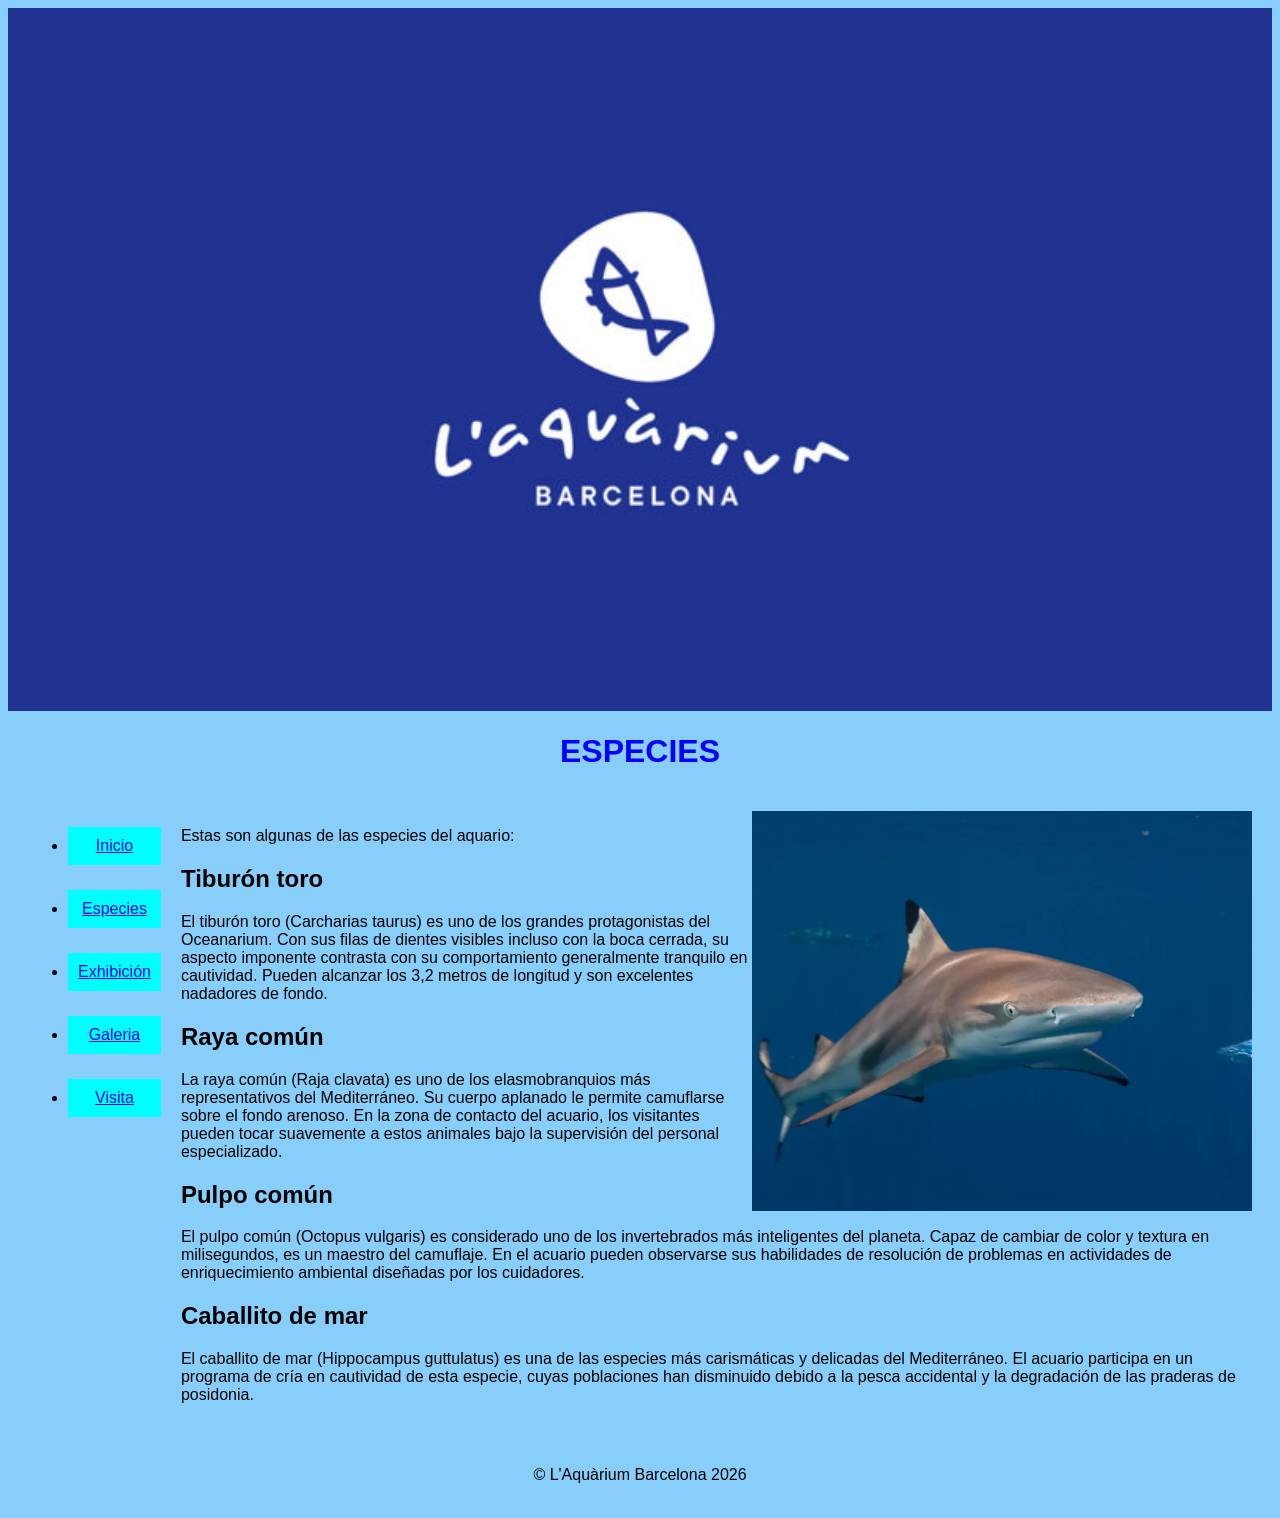
==== especies.html @ 5653984b "añadir algunos comentarios" ====
<!doctype html>
<html lang="es">
  <head>
    <meta charset="UTF-8" />
    <meta name="viewport" content="width=device-width, initial-scale=1.0" />
    <link rel="stylesheet" href="./estilos/estilos.css" />
    <title>Especies</title>
  </head>
  <body>
    <header>
      <img
        src="./imagenes/LAquarium-Barcelona-800x445.jpg"
        alt="logo oficial aquarium bcn"
        width="560"
        class="banner"
      />
      <h1>ESPECIES</h1>
    </header>
    <div class="contenedor-principal">
      <nav class="menu-lateral">
        <ul>
          <li><a href="index.html" class="boton">Inicio</a></li>
          <li><a href="especies.html" class="boton">Especies</a></li>
          <li><a href="exhibicion.html" class="boton">Exhibición</a></li>
          <li><a href="galeria.html" class="boton">Galeria</a></li>
          <li><a href="visita.html" class="boton">Visita</a></li>
        </ul>
      </nav>

      <main class="contenido-derecha">
        <img
          src="./imagenes/bullshark1-1024x819.webp"
          alt="tiburon-toro"
          width="500px"
          class="banner2"
        />

        <!--  Descripción de algunas especies -->
          
        <p>Estas son algunas de las especies del aquario:</p>
        <h2>Tiburón toro</h2>
        <p>
          El tiburón toro (Carcharias taurus) es uno de los grandes
          protagonistas del Oceanarium. Con sus filas de dientes visibles
          incluso con la boca cerrada, su aspecto imponente contrasta con su
          comportamiento generalmente tranquilo en cautividad. Pueden alcanzar
          los 3,2 metros de longitud y son excelentes nadadores de fondo.
        </p>
        <h2>Raya común</h2>
        <p>
          La raya común (Raja clavata) es uno de los elasmobranquios más
          representativos del Mediterráneo. Su cuerpo aplanado le permite
          camuflarse sobre el fondo arenoso. En la zona de contacto del acuario,
          los visitantes pueden tocar suavemente a estos animales bajo la
          supervisión del personal especializado.
        </p>
        <h2>Pulpo común</h2>
        <p>
          El pulpo común (Octopus vulgaris) es considerado uno de los
          invertebrados más inteligentes del planeta. Capaz de cambiar de color
          y textura en milisegundos, es un maestro del camuflaje. En el acuario
          pueden observarse sus habilidades de resolución de problemas en
          actividades de enriquecimiento ambiental diseñadas por los cuidadores.
        </p>
        <h2>Caballito de mar</h2>
        <p>
          El caballito de mar (Hippocampus guttulatus) es una de las especies
          más carismáticas y delicadas del Mediterráneo. El acuario participa en
          un programa de cría en cautividad de esta especie, cuyas poblaciones
          han disminuido debido a la pesca accidental y la degradación de las
          praderas de posidonia.
        </p>
      </main>
    </div>

    <footer class="footer">
      <p>&copy; L'Aquàrium Barcelona 2026</p>
    </footer>
  </body>
</html>
---- estilos/estilos.css ----
h1 {
  color: blue;
  text-align: center;
}

h2 {
  text-align: left;
}

body {
  font-family:
    "Lucida Sans", "Lucida Sans Regular", "Lucida Grande",
    "Lucida Sans Unicode", Geneva, Verdana, sans-serif;
  background-color: lightskyblue;
}

.banner {
  width: 100%;
  height: auto;
  display: block;
}

.banner2 {
  float: right;
}

.contenedor-principal {
  display: flex;
  align-items: flex-start;
  gap: 20px;
  padding: 20px;
}

.menu-lateral li {
  flex: 200px;
  margin-bottom: 25px;
  text-align: center;
}

.boton {
  background-color: aqua;
  padding: 10px;
  transition: 0.3s;
  text-align: center;
  display: block;
}

.boton:hover {
  background-color: chartreuse;
}

table {
  border-collapse: collapse;
  width: 100%;
  margin: 20px 0;
}

th,
td {
  border: 1px solid black;
  padding: 10px;
  text-align: center;
}

th {
  background-color: lightblue;
}

.galeria {
  flex-wrap: wrap;
  display: grid;
  grid-template-columns: repeat(2, 1fr);
  gap: 10px;
  max-width: 800px;
  margin: 0 auto;
}

.galeria img {
  width: 100%;
  height: auto;
  border-radius: 8px;
}

.footer {
  text-align: center;
  padding: 10px;
}
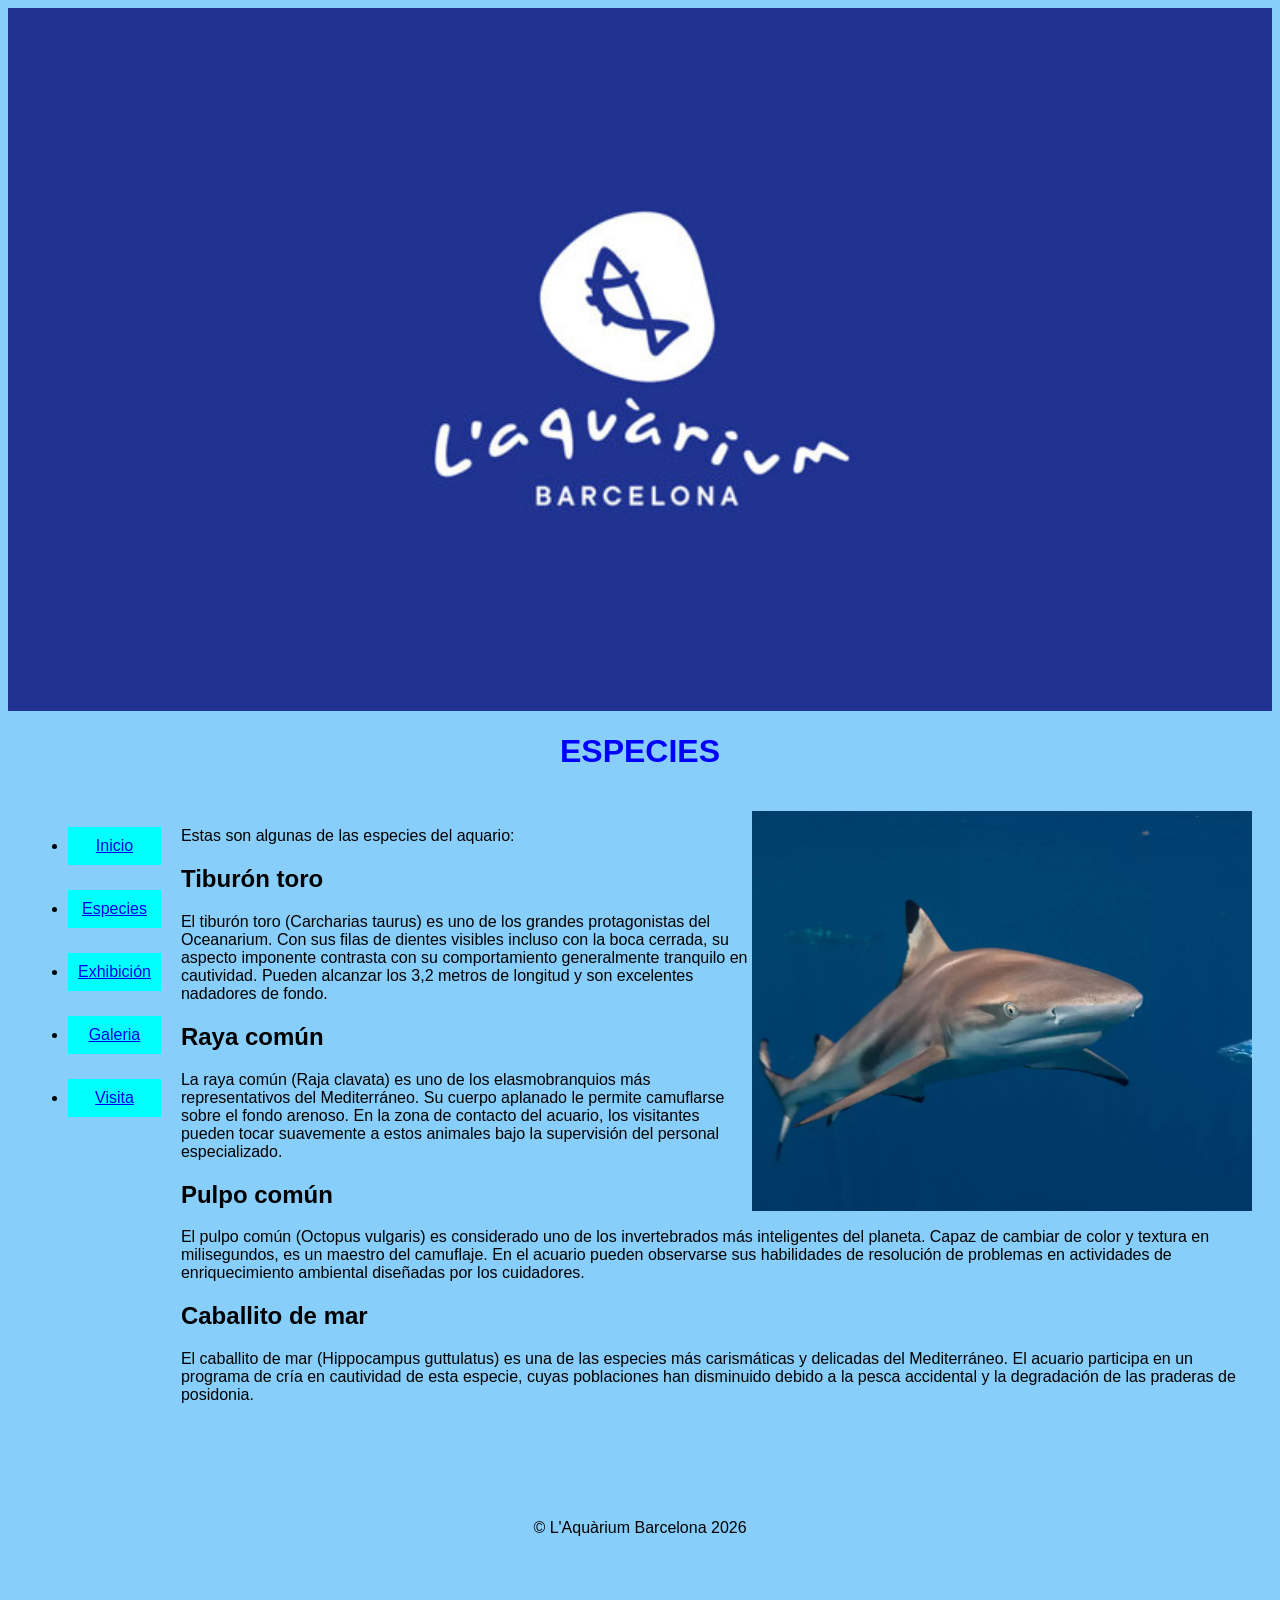
==== commit 501e475c: "modificar ol a ul" ====
--- a/especies.html
+++ b/especies.html
@@ -36,7 +36,7 @@
         />
 
         <!--  Descripción de algunas especies -->
-          
+
         <p>Estas son algunas de las especies del aquario:</p>
         <h2>Tiburón toro</h2>
         <p>
--- a/estilos/estilos.css
+++ b/estilos/estilos.css
@@ -67,22 +67,31 @@
 }
 
 .galeria {
-  flex-wrap: wrap;
   display: grid;
-  grid-template-columns: repeat(2, 1fr);
-  gap: 10px;
+  grid-template-columns: repeat(2, 1fr); 
+  gap: 20px;
   max-width: 800px;
   margin: 0 auto;
 }
 
-.galeria img {
-  width: 100%;
+.intro {
+  grid-column: 1 / span 2; 
+  text-align: center;
+}
+
+.item img {
+  width: 100%;    
   height: auto;
-  border-radius: 8px;
+  display: block;
 }
+
+.item p {
+  text-align: center; 
+  margin-top: 5px;
+}
+
 
 .footer {
   text-align: center;
-  padding: 10px;
-}
-
+  padding: 5%;
+}
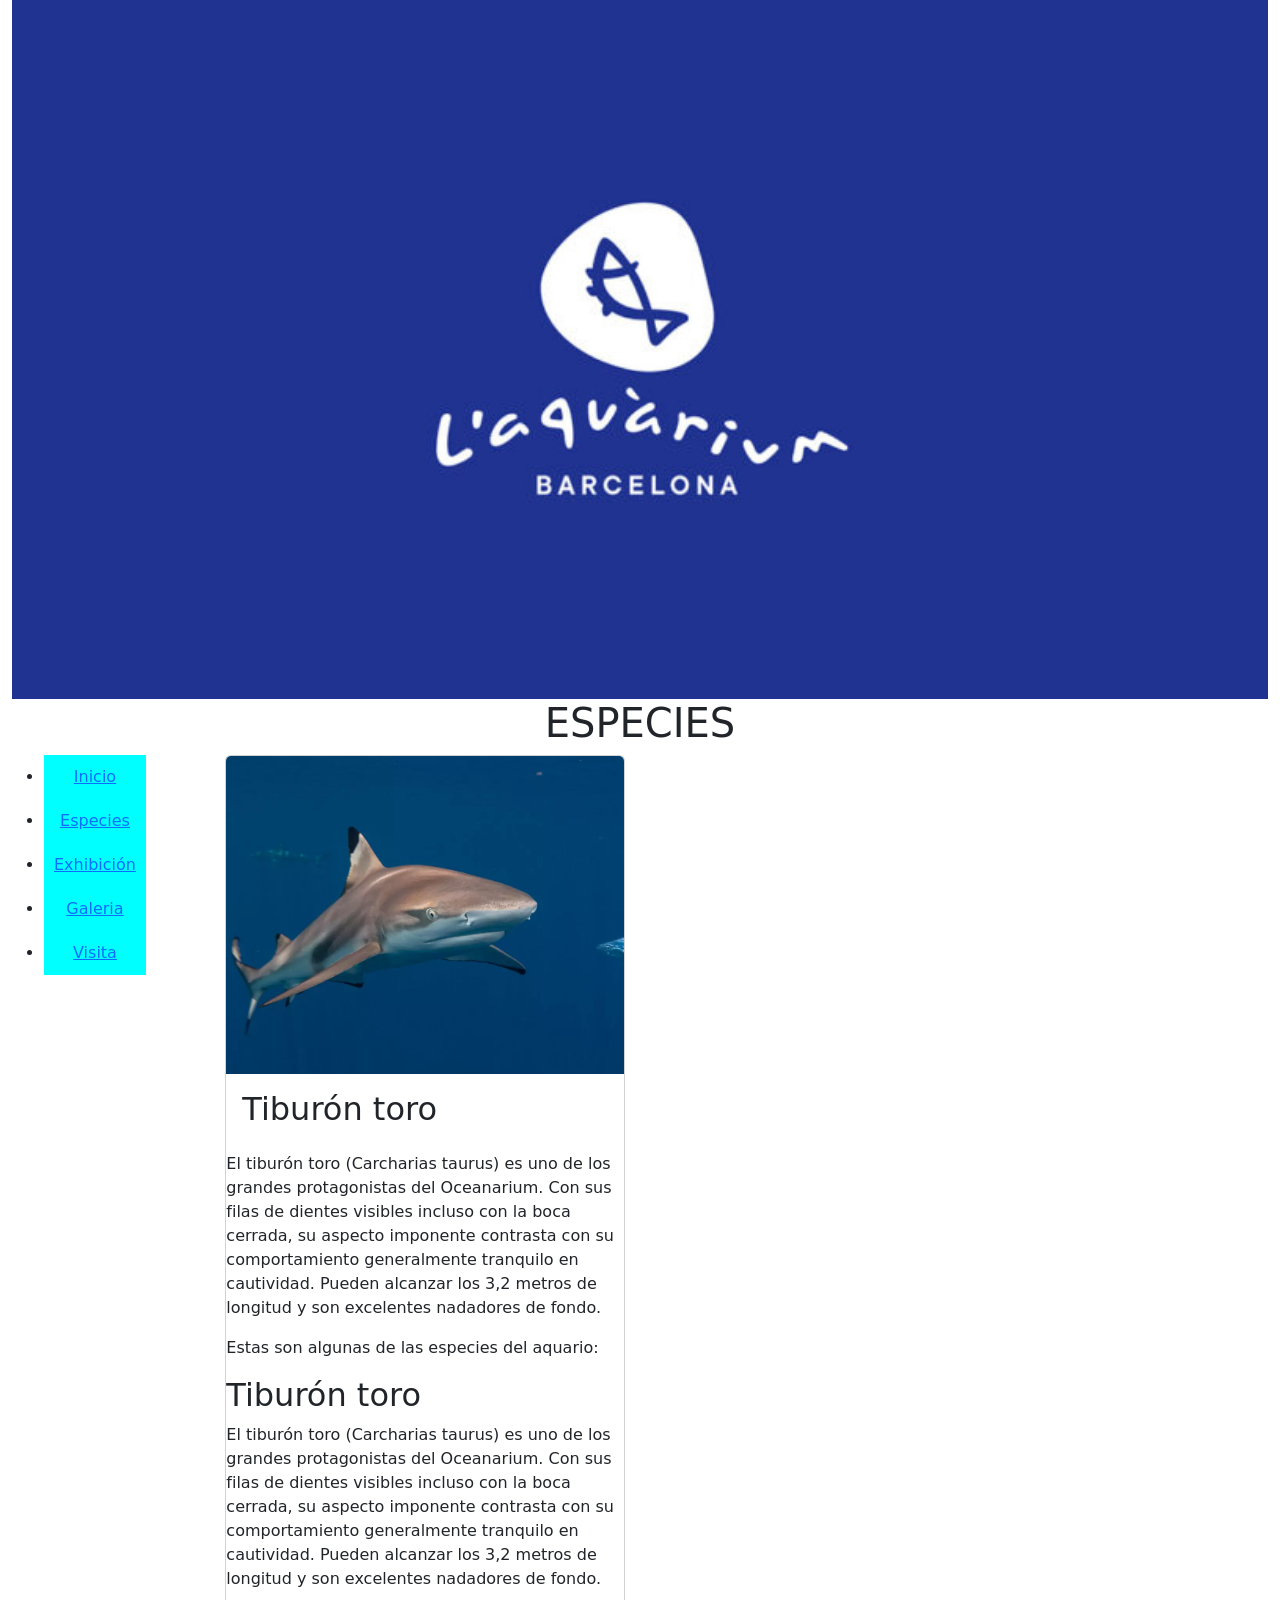
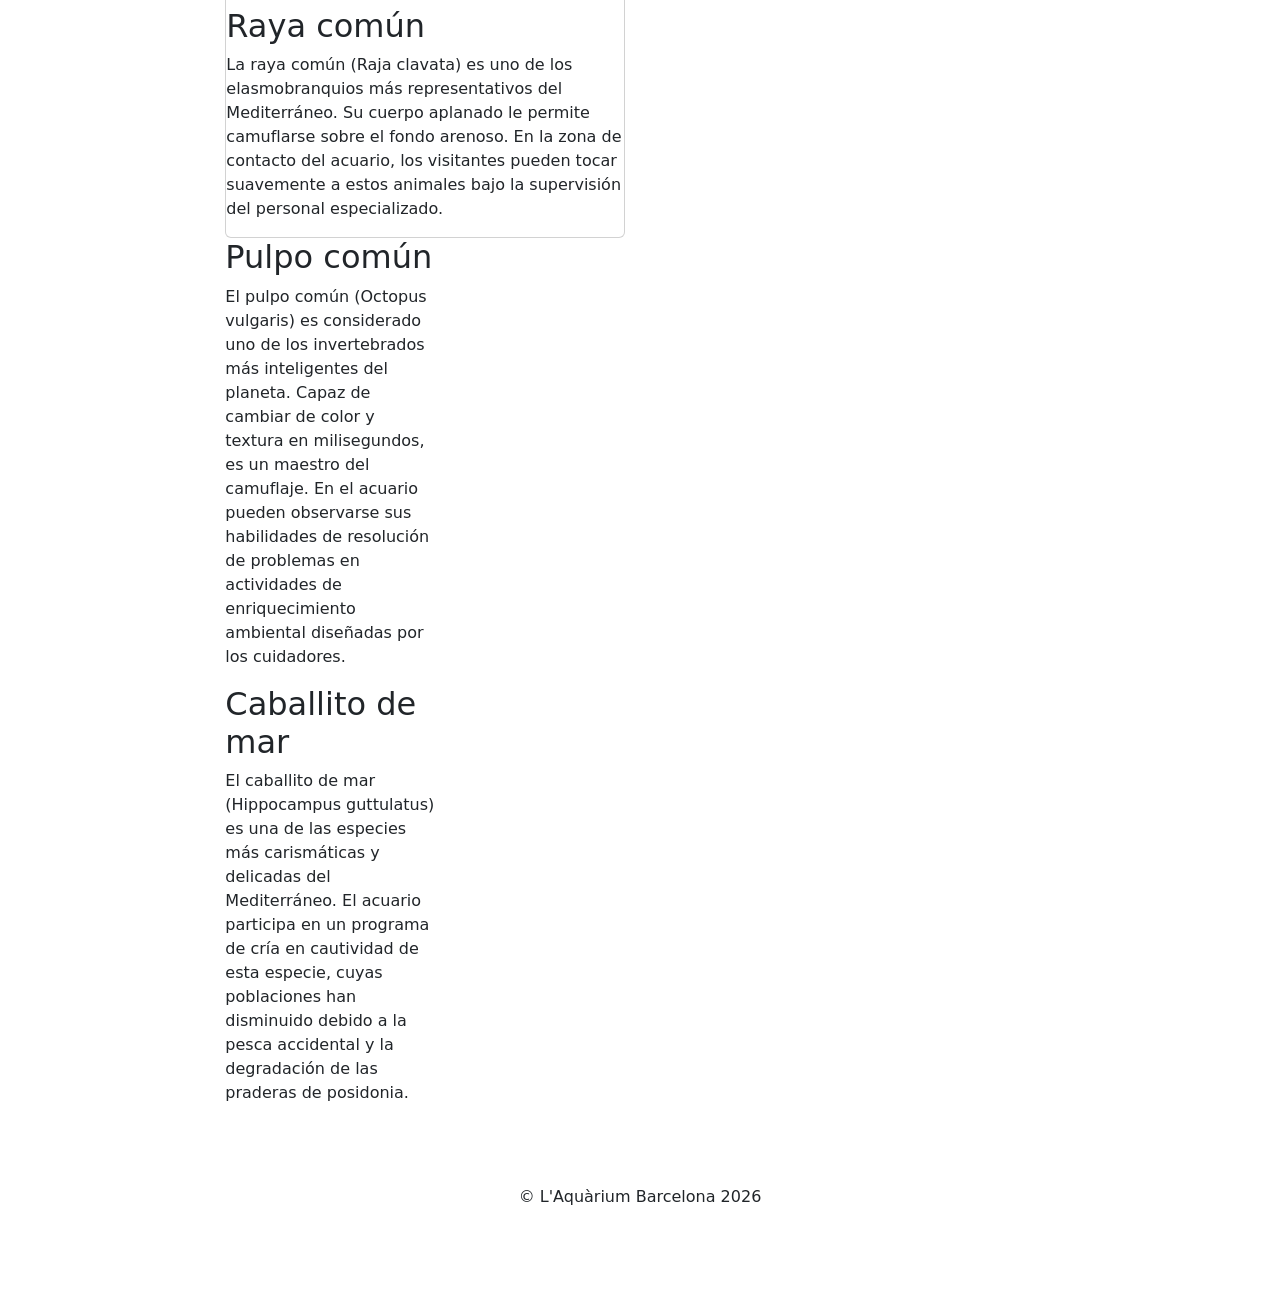
==== commit 3ac683fc: "modificar con bootstrap" ====
--- a/especies.html
+++ b/especies.html
@@ -4,9 +4,12 @@
     <meta charset="UTF-8" />
     <meta name="viewport" content="width=device-width, initial-scale=1.0" />
     <link rel="stylesheet" href="./estilos/estilos.css" />
+    <link href="https://cdn.jsdelivr.net/npm/bootstrap@5.3.8/dist/css/bootstrap.min.css" rel="stylesheet" />
+    <script src="https://cdn.jsdelivr.net/npm/bootstrap@5.3.8/dist/js/bootstrap.bundle.min.js"></script>
     <title>Especies</title>
   </head>
   <body>
+    <div class="container-fluid">
     <header>
       <img
         src="./imagenes/LAquarium-Barcelona-800x445.jpg"
@@ -16,8 +19,9 @@
       />
       <h1>ESPECIES</h1>
     </header>
-    <div class="contenedor-principal">
-      <nav class="menu-lateral">
+    <div class="row">
+      <div class="col-sm-2">
+        <nav class="nav">
         <ul>
           <li><a href="index.html" class="boton">Inicio</a></li>
           <li><a href="especies.html" class="boton">Especies</a></li>
@@ -25,17 +29,19 @@
           <li><a href="galeria.html" class="boton">Galeria</a></li>
           <li><a href="visita.html" class="boton">Visita</a></li>
         </ul>
-      </nav>
+        </nav>
+      </div>
 
-      <main class="contenido-derecha">
-        <img
-          src="./imagenes/bullshark1-1024x819.webp"
-          alt="tiburon-toro"
-          width="500px"
-          class="banner2"
-        />
+      <div class="col-sm-5">
 
         <!--  Descripción de algunas especies -->
+        <div class="card" style="width: 400px;"><img class="card-img-top" src="./imagenes/bullshark1-1024x819.webp" alt="Tiburon">
+          <div class="card-body"><h2 class="card-title">Tiburón toro</h2></div>
+          <p class="card-text">El tiburón toro (Carcharias taurus) es uno de los grandes
+          protagonistas del Oceanarium. Con sus filas de dientes visibles
+          incluso con la boca cerrada, su aspecto imponente contrasta con su
+          comportamiento generalmente tranquilo en cautividad. Pueden alcanzar
+          los 3,2 metros de longitud y son excelentes nadadores de fondo.</p>
 
         <p>Estas son algunas de las especies del aquario:</p>
         <h2>Tiburón toro</h2>
@@ -54,6 +60,10 @@
           los visitantes pueden tocar suavemente a estos animales bajo la
           supervisión del personal especializado.
         </p>
+        </div>
+
+      <div class="col-sm-5">
+
         <h2>Pulpo común</h2>
         <p>
           El pulpo común (Octopus vulgaris) es considerado uno de los
@@ -70,11 +80,12 @@
           han disminuido debido a la pesca accidental y la degradación de las
           praderas de posidonia.
         </p>
-      </main>
+      </div>
     </div>
 
     <footer class="footer">
       <p>&copy; L'Aquàrium Barcelona 2026</p>
     </footer>
+    </div>
   </body>
 </html>
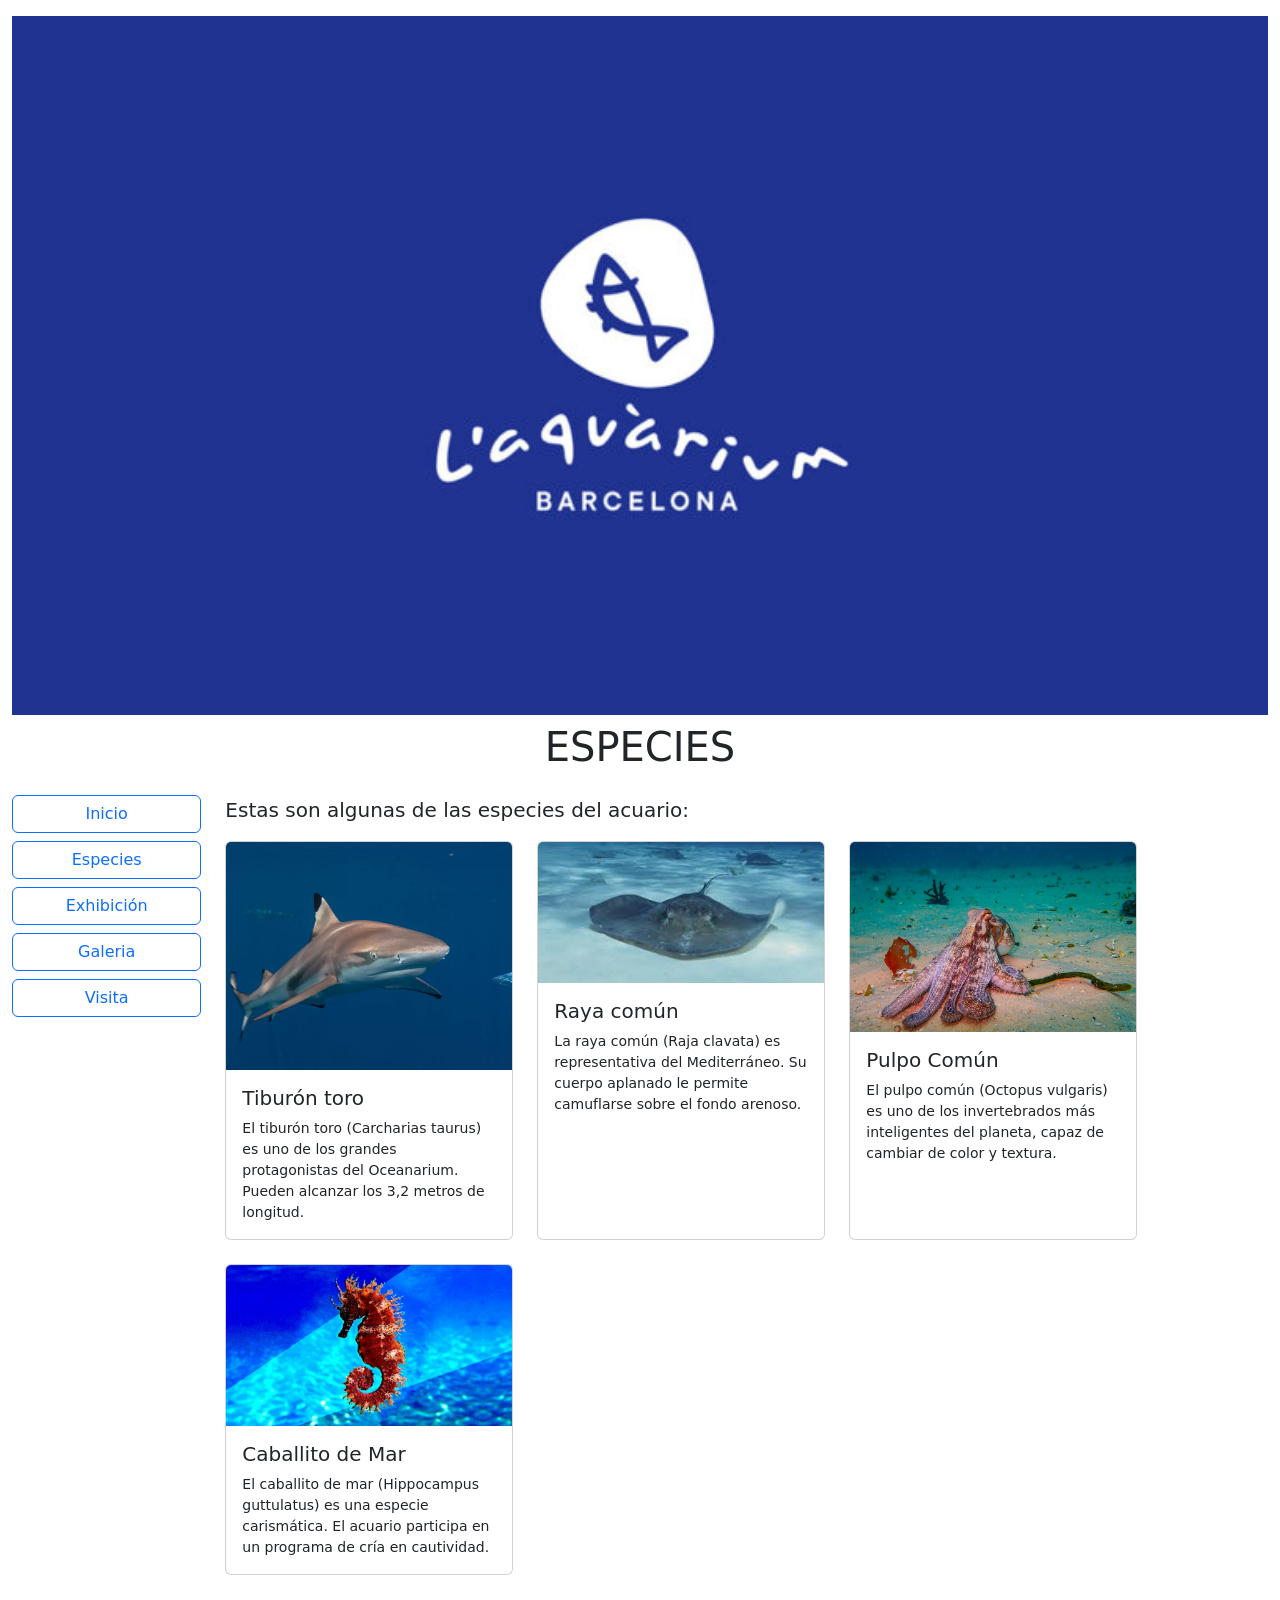
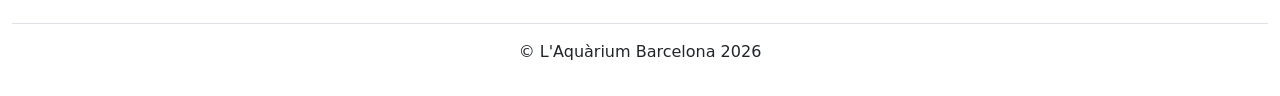
==== commit 8ff87a29: "añadir bootstrap a los html" ====
--- a/especies.html
+++ b/especies.html
@@ -1,91 +1,82 @@
-<!doctype html>
+<!DOCTYPE html>
 <html lang="es">
-  <head>
+<head>
     <meta charset="UTF-8" />
     <meta name="viewport" content="width=device-width, initial-scale=1.0" />
     <link rel="stylesheet" href="./estilos/estilos.css" />
-    <link href="https://cdn.jsdelivr.net/npm/bootstrap@5.3.8/dist/css/bootstrap.min.css" rel="stylesheet" />
-    <script src="https://cdn.jsdelivr.net/npm/bootstrap@5.3.8/dist/js/bootstrap.bundle.min.js"></script>
-    <title>Especies</title>
-  </head>
-  <body>
+    <link href="https://cdn.jsdelivr.net/npm/bootstrap@5.3.8/dist/css/bootstrap.min.css" rel="stylesheet" integrity="sha384-sRIl4kxILFvY47J16cr9ZwB07vP4J8+LH7qKQnuqkuIAvNWLzeN8tE5YBujZqJLB" crossorigin="anonymous">
+    <title>Especies - L'Aquàrium</title>
+</head>
+<body>
     <div class="container-fluid">
-    <header>
-      <img
-        src="./imagenes/LAquarium-Barcelona-800x445.jpg"
-        alt="logo oficial aquarium bcn"
-        width="560"
-        class="banner"
-      />
-      <h1>ESPECIES</h1>
-    </header>
-    <div class="row">
-      <div class="col-sm-2">
-        <nav class="nav">
-        <ul>
-          <li><a href="index.html" class="boton">Inicio</a></li>
-          <li><a href="especies.html" class="boton">Especies</a></li>
-          <li><a href="exhibicion.html" class="boton">Exhibición</a></li>
-          <li><a href="galeria.html" class="boton">Galeria</a></li>
-          <li><a href="visita.html" class="boton">Visita</a></li>
-        </ul>
-        </nav>
-      </div>
+        <header class="py-3">
+            <img src="./imagenes/LAquarium-Barcelona-800x445.jpg" alt="logo oficial aquarium bcn" width="560" class="img-fluid banner" />
+            <h1 class="mt-2">ESPECIES</h1>
+        </header>
 
-      <div class="col-sm-5">
+        <div class="row">
+            <!-- Menú Lateral -->
+            <div class="col-sm-2">
+                <nav class="nav flex-column">
+                    <ul class="list-unstyled">
+                        <li><a href="index.html" class="btn btn-outline-primary w-100 mb-2">Inicio</a></li>
+                        <li><a href="especies.html" class="btn btn-outline-primary w-100 mb-2">Especies</a></li>
+                        <li><a href="exhibicion.html" class="btn btn-outline-primary w-100 mb-2">Exhibición</a></li>
+                        <li><a href="galeria.html" class="btn btn-outline-primary w-100 mb-2">Galeria</a></li>
+                        <li><a href="visita.html" class="btn btn-outline-primary w-100 mb-2">Visita</a></li>
+                    </ul>
+                </nav>
+            </div>
 
-        <!--  Descripción de algunas especies -->
-        <div class="card" style="width: 400px;"><img class="card-img-top" src="./imagenes/bullshark1-1024x819.webp" alt="Tiburon">
-          <div class="card-body"><h2 class="card-title">Tiburón toro</h2></div>
-          <p class="card-text">El tiburón toro (Carcharias taurus) es uno de los grandes
-          protagonistas del Oceanarium. Con sus filas de dientes visibles
-          incluso con la boca cerrada, su aspecto imponente contrasta con su
-          comportamiento generalmente tranquilo en cautividad. Pueden alcanzar
-          los 3,2 metros de longitud y son excelentes nadadores de fondo.</p>
+            <!-- Contenido Principal -->
+            <div class="col-sm-10">
+                <p class="lead">Estas son algunas de las especies del acuario:</p>
+                
+                <div class="d-flex flex-wrap gap-4">
+                    
+                    <!-- Tiburón Toro -->
+                    <div class="card" style="width: 18rem;">
+                        <img class="card-img-top" src="./imagenes/bullshark1-1024x819.webp" alt="Tiburon">
+                        <div class="card-body">
+                            <h2 class="card-title h5">Tiburón toro</h2>
+                            <p class="card-text small">El tiburón toro (Carcharias taurus) es uno de los grandes protagonistas del Oceanarium. Pueden alcanzar los 3,2 metros de longitud.</p>
+                        </div>
+                    </div>
 
-        <p>Estas son algunas de las especies del aquario:</p>
-        <h2>Tiburón toro</h2>
-        <p>
-          El tiburón toro (Carcharias taurus) es uno de los grandes
-          protagonistas del Oceanarium. Con sus filas de dientes visibles
-          incluso con la boca cerrada, su aspecto imponente contrasta con su
-          comportamiento generalmente tranquilo en cautividad. Pueden alcanzar
-          los 3,2 metros de longitud y son excelentes nadadores de fondo.
-        </p>
-        <h2>Raya común</h2>
-        <p>
-          La raya común (Raja clavata) es uno de los elasmobranquios más
-          representativos del Mediterráneo. Su cuerpo aplanado le permite
-          camuflarse sobre el fondo arenoso. En la zona de contacto del acuario,
-          los visitantes pueden tocar suavemente a estos animales bajo la
-          supervisión del personal especializado.
-        </p>
-        </div>
+                    <!-- Raya Común -->
+                    <div class="card" style="width: 18rem;">
+                        <img class="card-img-top" src="./imagenes/images.jpg" alt="Raya">
+                        <div class="card-body">
+                            <h2 class="card-title h5">Raya común</h2>
+                            <p class="card-text small">La raya común (Raja clavata) es representativa del Mediterráneo. Su cuerpo aplanado le permite camuflarse sobre el fondo arenoso.</p>
+                        </div>
+                    </div>
 
-      <div class="col-sm-5">
+                    <!-- Pulpo Común -->
+                    <div class="card" style="width: 18rem;">
+                        <img class="card-img-top" src="./imagenes/pulpo-comun-pulpo-a-la-gallega-pulperia-can-lampazas-barcelona.jpg" alt="Pulpo">
+                        <div class="card-body">
+                            <h2 class="card-title h5">Pulpo Común</h2>
+                            <p class="card-text small">El pulpo común (Octopus vulgaris) es uno de los invertebrados más inteligentes del planeta, capaz de cambiar de color y textura.</p>
+                        </div>
+                    </div>
 
-        <h2>Pulpo común</h2>
-        <p>
-          El pulpo común (Octopus vulgaris) es considerado uno de los
-          invertebrados más inteligentes del planeta. Capaz de cambiar de color
-          y textura en milisegundos, es un maestro del camuflaje. En el acuario
-          pueden observarse sus habilidades de resolución de problemas en
-          actividades de enriquecimiento ambiental diseñadas por los cuidadores.
-        </p>
-        <h2>Caballito de mar</h2>
-        <p>
-          El caballito de mar (Hippocampus guttulatus) es una de las especies
-          más carismáticas y delicadas del Mediterráneo. El acuario participa en
-          un programa de cría en cautividad de esta especie, cuyas poblaciones
-          han disminuido debido a la pesca accidental y la degradación de las
-          praderas de posidonia.
-        </p>
-      </div>
+                    <!-- Caballito de Mar -->
+                    <div class="card" style="width: 18rem;">
+                        <img class="card-img-top" src="./imagenes/thumbnail-aclean.jpg" alt="caballito mar">
+                        <div class="card-body">
+                            <h2 class="card-title h5">Caballito de Mar</h2>
+                            <p class="card-text small">El caballito de mar (Hippocampus guttulatus) es una especie carismática. El acuario participa en un programa de cría en cautividad.</p>
+                        </div>
+                    </div>
+
+                </div> 
+            </div> 
+        </div> 
+
+        <footer class="footer mt-5 py-3 border-top">
+            <p class="text-center">&copy; L'Aquàrium Barcelona 2026</p>
+        </footer>
     </div>
-
-    <footer class="footer">
-      <p>&copy; L'Aquàrium Barcelona 2026</p>
-    </footer>
-    </div>
-  </body>
+</body>
 </html>
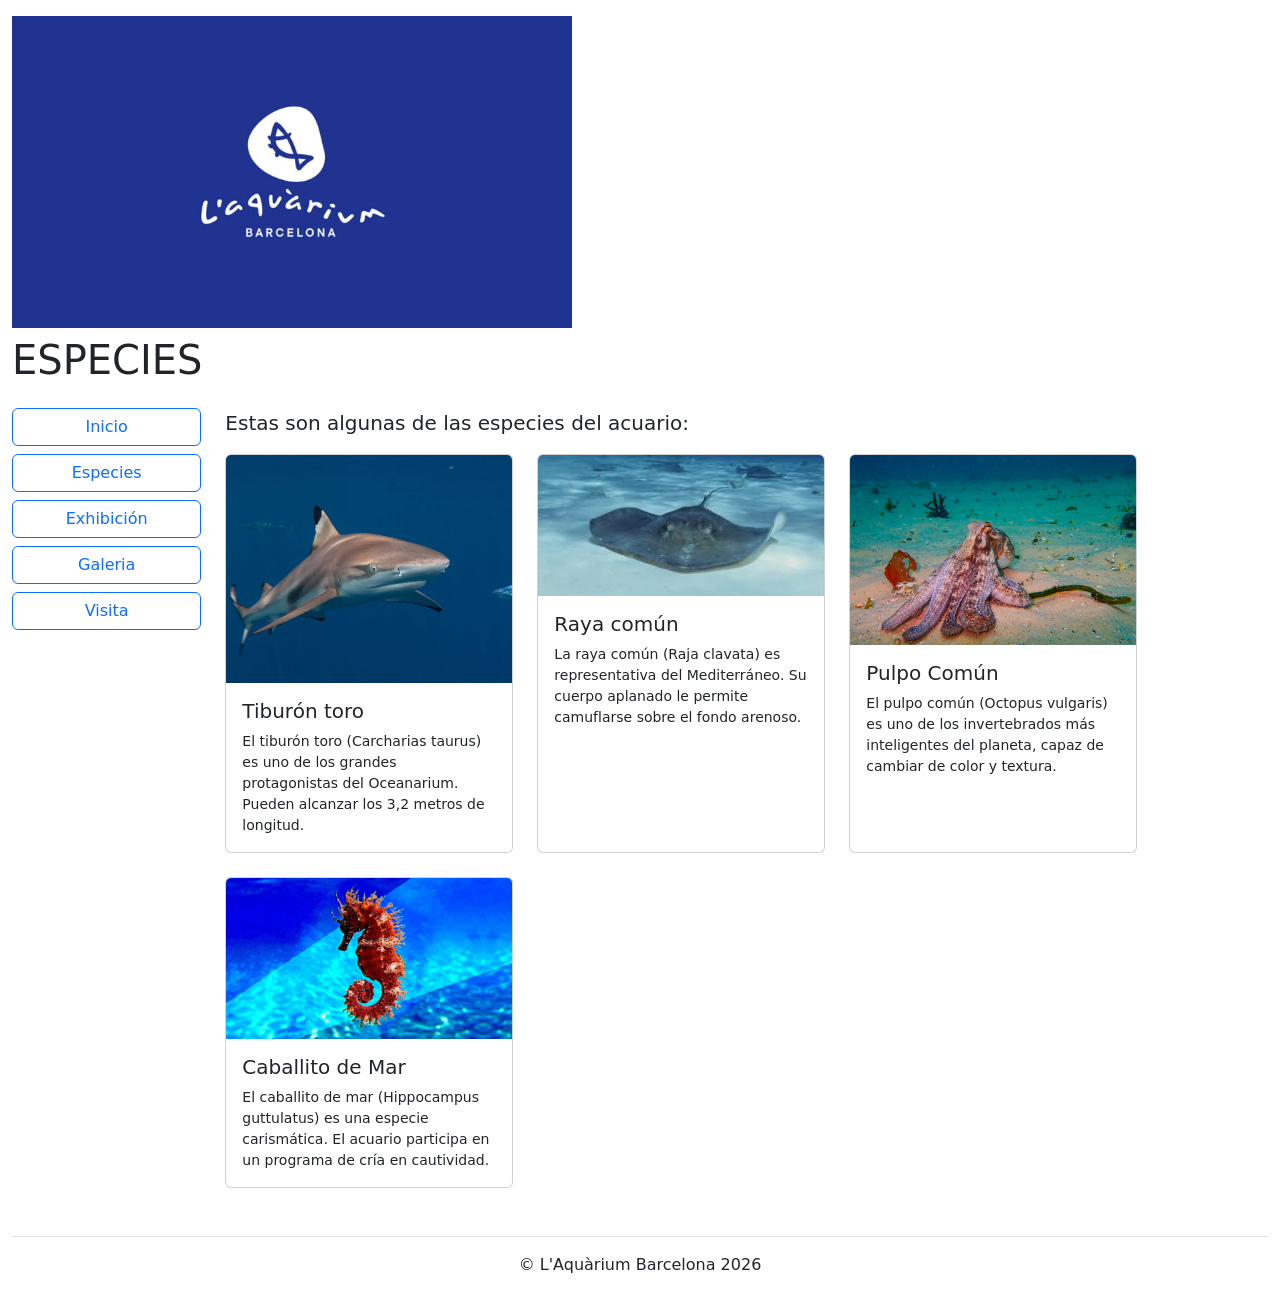
==== commit f5b2e157: "quitar estilos.css" ====
--- a/especies.html
+++ b/especies.html
@@ -1,82 +1,147 @@
-<!DOCTYPE html>
+<!doctype html>
 <html lang="es">
-<head>
+  <head>
     <meta charset="UTF-8" />
     <meta name="viewport" content="width=device-width, initial-scale=1.0" />
-    <link rel="stylesheet" href="./estilos/estilos.css" />
-    <link href="https://cdn.jsdelivr.net/npm/bootstrap@5.3.8/dist/css/bootstrap.min.css" rel="stylesheet" integrity="sha384-sRIl4kxILFvY47J16cr9ZwB07vP4J8+LH7qKQnuqkuIAvNWLzeN8tE5YBujZqJLB" crossorigin="anonymous">
+    <link
+      href="https://cdn.jsdelivr.net/npm/bootstrap@5.3.8/dist/css/bootstrap.min.css"
+      rel="stylesheet"
+      integrity="sha384-sRIl4kxILFvY47J16cr9ZwB07vP4J8+LH7qKQnuqkuIAvNWLzeN8tE5YBujZqJLB"
+      crossorigin="anonymous"
+    />
     <title>Especies - L'Aquàrium</title>
-</head>
-<body>
+  </head>
+  <body>
     <div class="container-fluid">
-        <header class="py-3">
-            <img src="./imagenes/LAquarium-Barcelona-800x445.jpg" alt="logo oficial aquarium bcn" width="560" class="img-fluid banner" />
-            <h1 class="mt-2">ESPECIES</h1>
-        </header>
+      <header class="py-3">
+        <img
+          src="./imagenes/LAquarium-Barcelona-800x445.jpg"
+          alt="logo oficial aquarium bcn"
+          width="560"
+          class="img-fluid banner"
+        />
+        <h1 class="mt-2">ESPECIES</h1>
+      </header>
 
-        <div class="row">
-            <!-- Menú Lateral -->
-            <div class="col-sm-2">
-                <nav class="nav flex-column">
-                    <ul class="list-unstyled">
-                        <li><a href="index.html" class="btn btn-outline-primary w-100 mb-2">Inicio</a></li>
-                        <li><a href="especies.html" class="btn btn-outline-primary w-100 mb-2">Especies</a></li>
-                        <li><a href="exhibicion.html" class="btn btn-outline-primary w-100 mb-2">Exhibición</a></li>
-                        <li><a href="galeria.html" class="btn btn-outline-primary w-100 mb-2">Galeria</a></li>
-                        <li><a href="visita.html" class="btn btn-outline-primary w-100 mb-2">Visita</a></li>
-                    </ul>
-                </nav>
+      <div class="row">
+        <!-- Menú Lateral -->
+        <div class="col-sm-2">
+          <nav class="nav flex-column">
+            <ul class="list-unstyled">
+              <li>
+                <a href="index.html" class="btn btn-outline-primary w-100 mb-2"
+                  >Inicio</a
+                >
+              </li>
+              <li>
+                <a
+                  href="especies.html"
+                  class="btn btn-outline-primary w-100 mb-2"
+                  >Especies</a
+                >
+              </li>
+              <li>
+                <a
+                  href="exhibicion.html"
+                  class="btn btn-outline-primary w-100 mb-2"
+                  >Exhibición</a
+                >
+              </li>
+              <li>
+                <a
+                  href="galeria.html"
+                  class="btn btn-outline-primary w-100 mb-2"
+                  >Galeria</a
+                >
+              </li>
+              <li>
+                <a href="visita.html" class="btn btn-outline-primary w-100 mb-2"
+                  >Visita</a
+                >
+              </li>
+            </ul>
+          </nav>
+        </div>
+
+        <!-- Contenido Principal -->
+        <div class="col-sm-10">
+          <p class="lead">Estas son algunas de las especies del acuario:</p>
+
+          <div class="d-flex flex-wrap gap-4">
+            <!-- Tiburón Toro -->
+            <div class="card" style="width: 18rem">
+              <img
+                class="card-img-top"
+                src="./imagenes/bullshark1-1024x819.webp"
+                alt="Tiburon"
+              />
+              <div class="card-body">
+                <h2 class="card-title h5">Tiburón toro</h2>
+                <p class="card-text small">
+                  El tiburón toro (Carcharias taurus) es uno de los grandes
+                  protagonistas del Oceanarium. Pueden alcanzar los 3,2 metros
+                  de longitud.
+                </p>
+              </div>
             </div>
 
-            <!-- Contenido Principal -->
-            <div class="col-sm-10">
-                <p class="lead">Estas son algunas de las especies del acuario:</p>
-                
-                <div class="d-flex flex-wrap gap-4">
-                    
-                    <!-- Tiburón Toro -->
-                    <div class="card" style="width: 18rem;">
-                        <img class="card-img-top" src="./imagenes/bullshark1-1024x819.webp" alt="Tiburon">
-                        <div class="card-body">
-                            <h2 class="card-title h5">Tiburón toro</h2>
-                            <p class="card-text small">El tiburón toro (Carcharias taurus) es uno de los grandes protagonistas del Oceanarium. Pueden alcanzar los 3,2 metros de longitud.</p>
-                        </div>
-                    </div>
+            <!-- Raya Común -->
+            <div class="card" style="width: 18rem">
+              <img
+                class="card-img-top"
+                src="./imagenes/images.jpg"
+                alt="Raya"
+              />
+              <div class="card-body">
+                <h2 class="card-title h5">Raya común</h2>
+                <p class="card-text small">
+                  La raya común (Raja clavata) es representativa del
+                  Mediterráneo. Su cuerpo aplanado le permite camuflarse sobre
+                  el fondo arenoso.
+                </p>
+              </div>
+            </div>
 
-                    <!-- Raya Común -->
-                    <div class="card" style="width: 18rem;">
-                        <img class="card-img-top" src="./imagenes/images.jpg" alt="Raya">
-                        <div class="card-body">
-                            <h2 class="card-title h5">Raya común</h2>
-                            <p class="card-text small">La raya común (Raja clavata) es representativa del Mediterráneo. Su cuerpo aplanado le permite camuflarse sobre el fondo arenoso.</p>
-                        </div>
-                    </div>
+            <!-- Pulpo Común -->
+            <div class="card" style="width: 18rem">
+              <img
+                class="card-img-top"
+                src="./imagenes/pulpo-comun-pulpo-a-la-gallega-pulperia-can-lampazas-barcelona.jpg"
+                alt="Pulpo"
+              />
+              <div class="card-body">
+                <h2 class="card-title h5">Pulpo Común</h2>
+                <p class="card-text small">
+                  El pulpo común (Octopus vulgaris) es uno de los invertebrados
+                  más inteligentes del planeta, capaz de cambiar de color y
+                  textura.
+                </p>
+              </div>
+            </div>
 
-                    <!-- Pulpo Común -->
-                    <div class="card" style="width: 18rem;">
-                        <img class="card-img-top" src="./imagenes/pulpo-comun-pulpo-a-la-gallega-pulperia-can-lampazas-barcelona.jpg" alt="Pulpo">
-                        <div class="card-body">
-                            <h2 class="card-title h5">Pulpo Común</h2>
-                            <p class="card-text small">El pulpo común (Octopus vulgaris) es uno de los invertebrados más inteligentes del planeta, capaz de cambiar de color y textura.</p>
-                        </div>
-                    </div>
+            <!-- Caballito de Mar -->
+            <div class="card" style="width: 18rem">
+              <img
+                class="card-img-top"
+                src="./imagenes/thumbnail-aclean.jpg"
+                alt="caballito mar"
+              />
+              <div class="card-body">
+                <h2 class="card-title h5">Caballito de Mar</h2>
+                <p class="card-text small">
+                  El caballito de mar (Hippocampus guttulatus) es una especie
+                  carismática. El acuario participa en un programa de cría en
+                  cautividad.
+                </p>
+              </div>
+            </div>
+          </div>
+        </div>
+      </div>
 
-                    <!-- Caballito de Mar -->
-                    <div class="card" style="width: 18rem;">
-                        <img class="card-img-top" src="./imagenes/thumbnail-aclean.jpg" alt="caballito mar">
-                        <div class="card-body">
-                            <h2 class="card-title h5">Caballito de Mar</h2>
-                            <p class="card-text small">El caballito de mar (Hippocampus guttulatus) es una especie carismática. El acuario participa en un programa de cría en cautividad.</p>
-                        </div>
-                    </div>
-
-                </div> 
-            </div> 
-        </div> 
-
-        <footer class="footer mt-5 py-3 border-top">
-            <p class="text-center">&copy; L'Aquàrium Barcelona 2026</p>
-        </footer>
+      <footer class="footer mt-5 py-3 border-top">
+        <p class="text-center">&copy; L'Aquàrium Barcelona 2026</p>
+      </footer>
     </div>
-</body>
+  </body>
 </html>
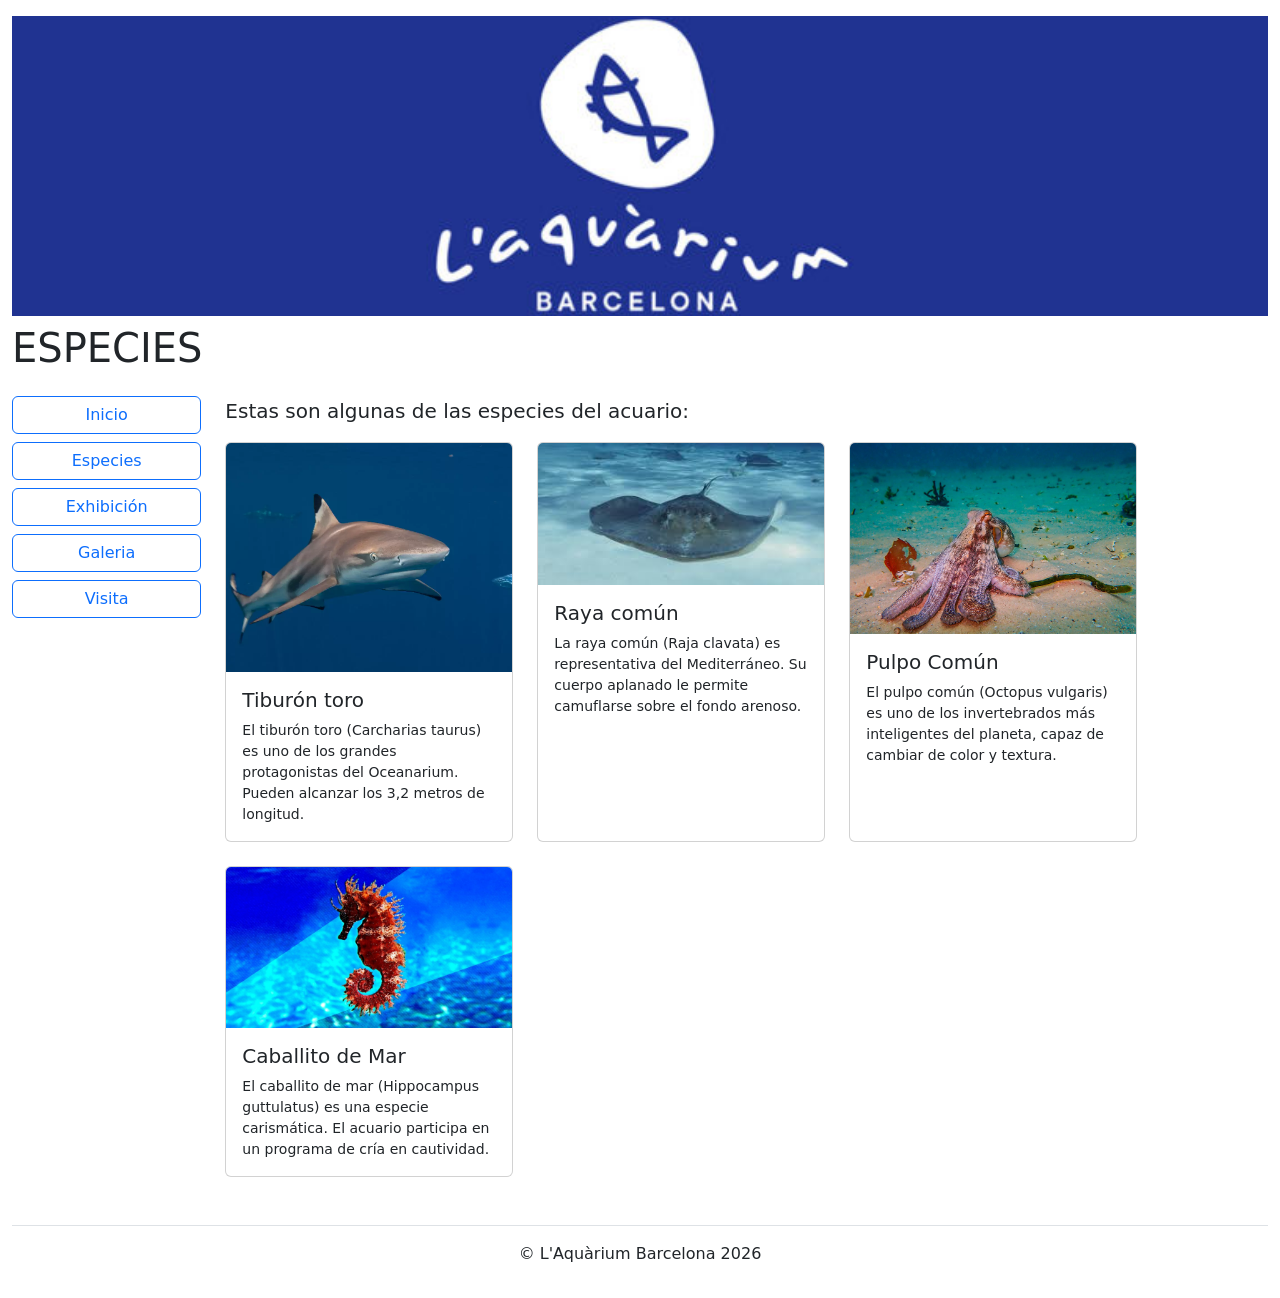
==== commit 1901cc75: "modificar foto principal" ====
--- a/especies.html
+++ b/especies.html
@@ -17,8 +17,8 @@
         <img
           src="./imagenes/LAquarium-Barcelona-800x445.jpg"
           alt="logo oficial aquarium bcn"
-          width="560"
-          class="img-fluid banner"
+          class="img-fluid w-100 banner"
+          style="height: 300px; object-fit: cover;"
         />
         <h1 class="mt-2">ESPECIES</h1>
       </header>
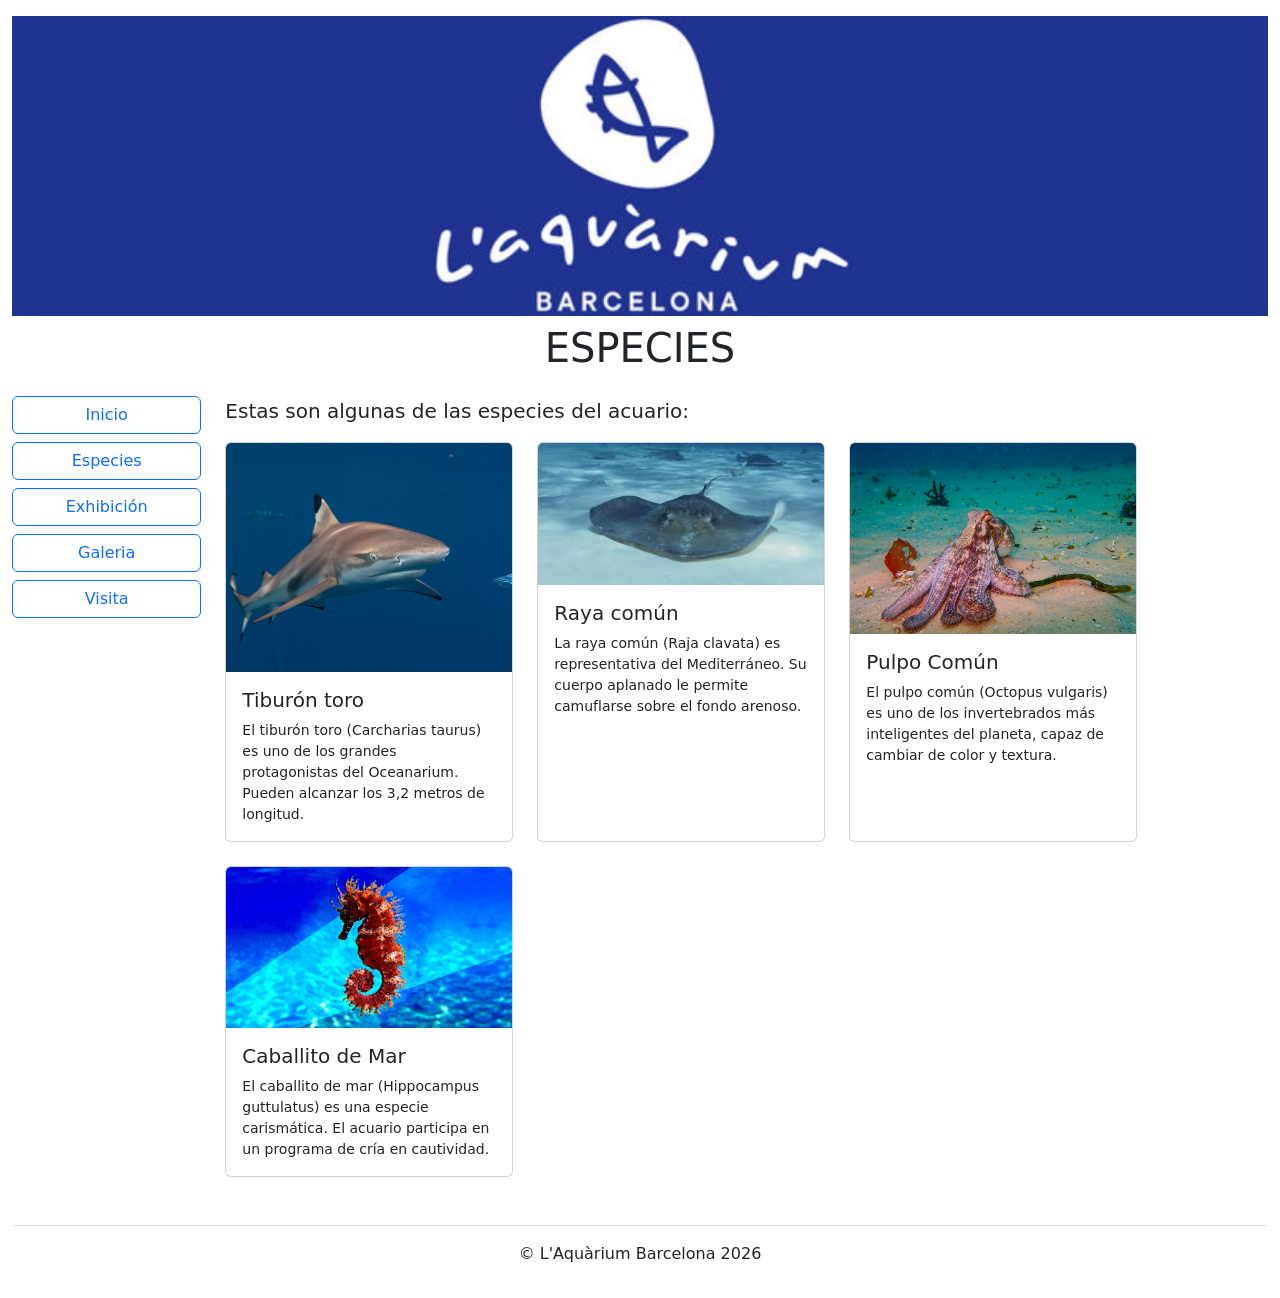
==== commit 38cad031: "añadir text-center" ====
--- a/especies.html
+++ b/especies.html
@@ -20,7 +20,7 @@
           class="img-fluid w-100 banner"
           style="height: 300px; object-fit: cover;"
         />
-        <h1 class="mt-2">ESPECIES</h1>
+        <h1 class="mt-2 text-center">ESPECIES</h1>
       </header>
 
       <div class="row">
